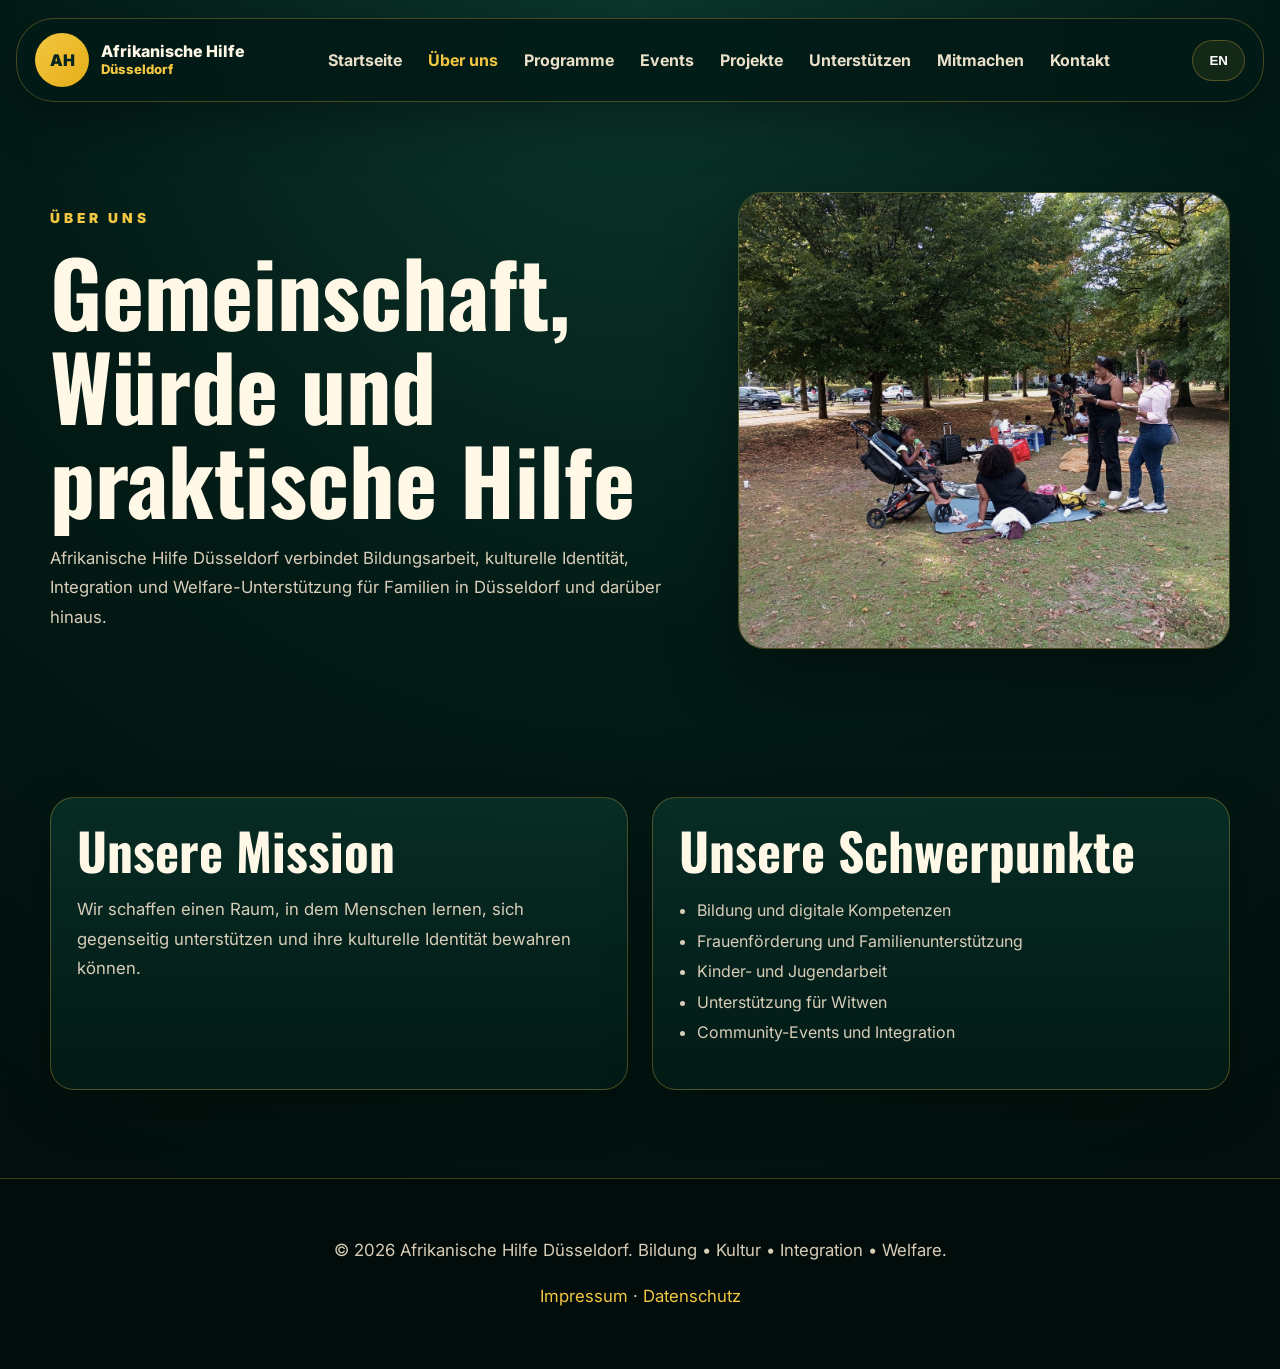
==== about.html @ 57301b28 "Convert website to multi page structure with welfare projects" ====
<!DOCTYPE html>
<html lang="de">
<head>
  <meta charset="UTF-8" />
  <meta name="viewport" content="width=device-width, initial-scale=1.0" />
  <meta name="description" content="Afrikanische Hilfe Düsseldorf unterstützt Frauen, Kinder, Jugendliche und Familien mit Bildung, Computerkursen, Kultur, Musik, Welfare-Projekten und Integration." />
  <meta name="keywords" content="Afrikanische Hilfe Düsseldorf, Integration Düsseldorf, Computerkurs Düsseldorf, Alphabetisierung, single mothers support, widows support, African community Düsseldorf" />
  <meta property="og:title" content="Über uns | Afrikanische Hilfe Düsseldorf" />
  <meta property="og:description" content="Afrikanische Hilfe Düsseldorf unterstützt Frauen, Kinder, Jugendliche und Familien mit Bildung, Computerkursen, Kultur, Musik, Welfare-Projekten und Integration." />
  <meta property="og:image" content="assets/images/programme-flyer.jpg" />
  <meta property="og:type" content="website" />
  <title>Über uns | Afrikanische Hilfe Düsseldorf</title>
  <link rel="preconnect" href="https://fonts.googleapis.com">
  <link rel="preconnect" href="https://fonts.gstatic.com" crossorigin>
  <link href="https://fonts.googleapis.com/css2?family=Inter:wght@400;500;600;700;800&family=Oswald:wght@500;600;700&display=swap" rel="stylesheet">
  <link rel="stylesheet" href="styles.css" />
</head>
<body>

<header class="site-header" id="siteHeader">
  <a class="brand" href="index.html" aria-label="Afrikanische Hilfe Düsseldorf home">
    <span class="brand-mark">AH</span>
    <span>Afrikanische Hilfe<br><small>Düsseldorf</small></span>
  </a>
  <button class="menu-toggle" id="menuToggle" type="button" aria-label="Open menu">☰</button>
  <nav class="nav" id="mainNav" aria-label="Main navigation">
    <a class="" href="index.html" data-de="Startseite" data-en="Home">Startseite</a>
    <a class="active" href="about.html" data-de="Über uns" data-en="About">Über uns</a>
    <a class="" href="programmes.html" data-de="Programme" data-en="Programmes">Programme</a>
    <a class="" href="events.html" data-de="Events" data-en="Events">Events</a>
    <a class="" href="projects.html" data-de="Projekte" data-en="Projects">Projekte</a>
    <a class="" href="support.html" data-de="Unterstützen" data-en="Support">Unterstützen</a>
    <a class="" href="volunteer.html" data-de="Mitmachen" data-en="Volunteer">Mitmachen</a>
    <a class="" href="contact.html" data-de="Kontakt" data-en="Contact">Kontakt</a>
  </nav>
  <button class="lang-toggle" id="langToggle" type="button">EN</button>
</header>

<main>
<section class="page-hero"><div class="container">
  <div><p class="eyebrow">Über uns</p><h1>Gemeinschaft, Würde und praktische Hilfe</h1><p>Afrikanische Hilfe Düsseldorf verbindet Bildungsarbeit, kulturelle Identität, Integration und Welfare-Unterstützung für Familien in Düsseldorf und darüber hinaus.</p></div>
  <img class="rounded-img" src="assets/images/community-picnic-1.jpg" alt="Community gathering">
</div></section>
<section class="section-pad"><div class="container grid two">
  <div class="glass-card"><h2>Unsere Mission</h2><p>Wir schaffen einen Raum, in dem Menschen lernen, sich gegenseitig unterstützen und ihre kulturelle Identität bewahren können.</p></div>
  <div class="glass-card"><h2>Unsere Schwerpunkte</h2><ul class="list"><li>Bildung und digitale Kompetenzen</li><li>Frauenförderung und Familienunterstützung</li><li>Kinder- und Jugendarbeit</li><li>Unterstützung für Witwen</li><li>Community-Events und Integration</li></ul></div>
</div></section>
</main>

<footer class="footer">
  <p>© 2026 Afrikanische Hilfe Düsseldorf. Bildung • Kultur • Integration • Welfare.</p>
  <p><a href="impressum.html">Impressum</a> · <a href="datenschutz.html">Datenschutz</a></p>
</footer>
<script src="scripts.js"></script>
</body>
</html>
---- styles.css ----
:root{
  --green-950:#031b16;
  --green-900:#06251f;
  --green-800:#0b382d;
  --gold:#f3c741;
  --gold-2:#d6a51f;
  --ivory:#fff8e7;
  --muted:#d7cdb8;
  --line:rgba(243,199,65,.28);
  --glass:rgba(4,31,26,.78);
  --shadow:0 24px 70px rgba(0,0,0,.38);
}
*{box-sizing:border-box}
html{scroll-behavior:smooth}
body{
  margin:0;
  font-family:Inter,system-ui,-apple-system,Segoe UI,Arial,sans-serif;
  background:radial-gradient(circle at top,#0b382d 0,#031b16 42%,#020c0a 100%);
  color:var(--ivory);
}
img,video{max-width:100%;display:block}
a{color:inherit;text-decoration:none}
.site-header{
  position:sticky;top:0;z-index:50;
  display:flex;align-items:center;justify-content:space-between;gap:24px;
  width:min(1320px,calc(100% - 32px));margin:18px auto 0;padding:14px 18px;
  background:rgba(3,27,22,.92);border:1px solid var(--line);border-radius:38px;
  backdrop-filter:blur(14px);box-shadow:0 16px 50px rgba(0,0,0,.35)
}
.brand{display:flex;align-items:center;gap:12px;font-weight:800;line-height:1.05}
.brand-mark{display:grid;place-items:center;min-width:54px;height:54px;border-radius:50%;background:linear-gradient(135deg,var(--gold),#e5ad17);color:#06251f;font-weight:900}
.brand small{color:var(--gold);font-size:.82em}
.nav{display:flex;align-items:center;gap:26px;font-weight:700;color:#eadfc8}
.nav a.active,.nav a:hover{color:var(--gold)}
.nav-cta{background:var(--gold);color:#06251f;padding:14px 20px;border-radius:28px;font-weight:900}
.lang-toggle{border:1px solid var(--line);background:rgba(243,199,65,.08);color:#fff;padding:12px 16px;border-radius:24px;font-weight:900}
.menu-toggle{display:none;background:var(--gold);border:0;border-radius:12px;padding:10px 12px;font-weight:900}

.hero{
  min-height:calc(100vh - 92px);position:relative;overflow:hidden;margin-top:-88px;padding:160px 32px 80px;
  display:grid;align-items:center;background:#031b16
}
.hero-bg{position:absolute;inset:0;width:100%;height:100%;object-fit:cover;opacity:.28;filter:saturate(.95)}
.hero:after{content:"";position:absolute;inset:0;background:linear-gradient(90deg,rgba(3,27,22,.92) 0%,rgba(3,27,22,.72) 44%,rgba(3,27,22,.2) 100%)}
.hero-inner{position:relative;z-index:1;width:min(1320px,100%);margin:auto;display:grid;grid-template-columns:1fr .92fr;gap:42px;align-items:center}
.eyebrow{letter-spacing:.28em;text-transform:uppercase;color:var(--gold);font-weight:900;font-size:.86rem}
h1,h2,h3{font-family:Oswald,Inter,sans-serif;margin:0 0 18px;line-height:1.05}
h1{font-size:clamp(3rem,7vw,6.8rem);max-width:780px}
h2{font-size:clamp(2rem,4vw,4rem)}
p{color:var(--muted);font-size:1.05rem;line-height:1.75}
.hero-text{font-size:clamp(1.1rem,2vw,1.55rem);max-width:720px}
.btn{display:inline-flex;align-items:center;justify-content:center;gap:8px;padding:16px 24px;border-radius:999px;font-weight:900;border:1px solid var(--line);margin:8px 10px 8px 0}
.btn.primary{background:linear-gradient(135deg,var(--gold),#e0a918);color:#06251f;border:none}
.btn.secondary{background:rgba(255,255,255,.05);color:#fff}
.flyer-landing{
  background:rgba(3,27,22,.7);border:1px solid var(--line);border-radius:22px;overflow:hidden;box-shadow:var(--shadow)
}
.flyer-landing img{width:100%;height:auto}
.section-pad{padding:88px 32px}
.container{width:min(1180px,100%);margin:auto}
.section-head{max-width:820px;margin:0 auto 42px;text-align:center}
.grid{display:grid;gap:24px}
.grid.two{grid-template-columns:repeat(2,1fr)}
.grid.three{grid-template-columns:repeat(3,1fr)}
.grid.four{grid-template-columns:repeat(4,1fr)}
.card,.glass-card,.event-card,.project-card,.bank-card,.qr-card{
  background:linear-gradient(180deg,rgba(8,48,39,.88),rgba(3,27,22,.88));border:1px solid var(--line);border-radius:24px;padding:26px;box-shadow:0 18px 50px rgba(0,0,0,.22)
}
.card .icon{font-size:2rem}
.impact-grid{display:grid;grid-template-columns:repeat(4,1fr);gap:16px}
.impact-grid div{padding:28px;text-align:center;background:rgba(3,27,22,.72);border:1px solid var(--line);border-radius:22px}
.impact-grid strong{display:block;color:var(--gold);font-size:2.6rem;font-family:Oswald}
.impact-grid span{color:var(--muted);font-weight:700}
.page-hero{padding:90px 32px 60px}
.page-hero .container{display:grid;grid-template-columns:1fr .75fr;gap:32px;align-items:center}
.rounded-img{border-radius:26px;border:1px solid var(--line);box-shadow:var(--shadow);height:100%;object-fit:cover}
.list{padding-left:18px;color:var(--muted);line-height:1.9}
.gallery-grid{display:grid;grid-template-columns:repeat(3,1fr);gap:18px}
.gallery-grid img{width:100%;height:260px;object-fit:cover;border-radius:20px;border:1px solid var(--line)}
.gallery-grid .wide{grid-column:span 2}
.support-box{display:grid;grid-template-columns:1.5fr .75fr;gap:24px;align-items:start}
.donation-tiers{display:flex;gap:10px;flex-wrap:wrap;margin:18px 0}
.donation-tiers span,.tag{display:inline-block;padding:10px 14px;border-radius:999px;background:rgba(243,199,65,.12);border:1px solid var(--line);color:var(--gold);font-weight:800}
.contact-form{display:grid;gap:14px;max-width:760px;margin:auto}
input,select,textarea{
  width:100%;padding:16px;border-radius:14px;border:1px solid var(--line);background:rgba(255,255,255,.06);color:#fff;font:inherit
}
option{color:#111}
.footer{padding:40px 24px;text-align:center;border-top:1px solid var(--line);background:#020c0a}
.footer a{color:var(--gold)}
@media(max-width:900px){
  .menu-toggle{display:block}
  .nav{display:none;position:absolute;left:16px;right:16px;top:88px;flex-direction:column;background:#031b16;border:1px solid var(--line);border-radius:20px;padding:22px}
  .nav.open{display:flex}
  .hero{margin-top:-96px;padding-top:150px}
  .hero-inner,.page-hero .container,.grid.two,.grid.three,.grid.four,.support-box{grid-template-columns:1fr}
  .impact-grid{grid-template-columns:repeat(2,1fr)}
  .gallery-grid{grid-template-columns:1fr}
  .gallery-grid .wide{grid-column:auto}
  .site-header{width:calc(100% - 20px)}
  h1{font-size:3rem}
}
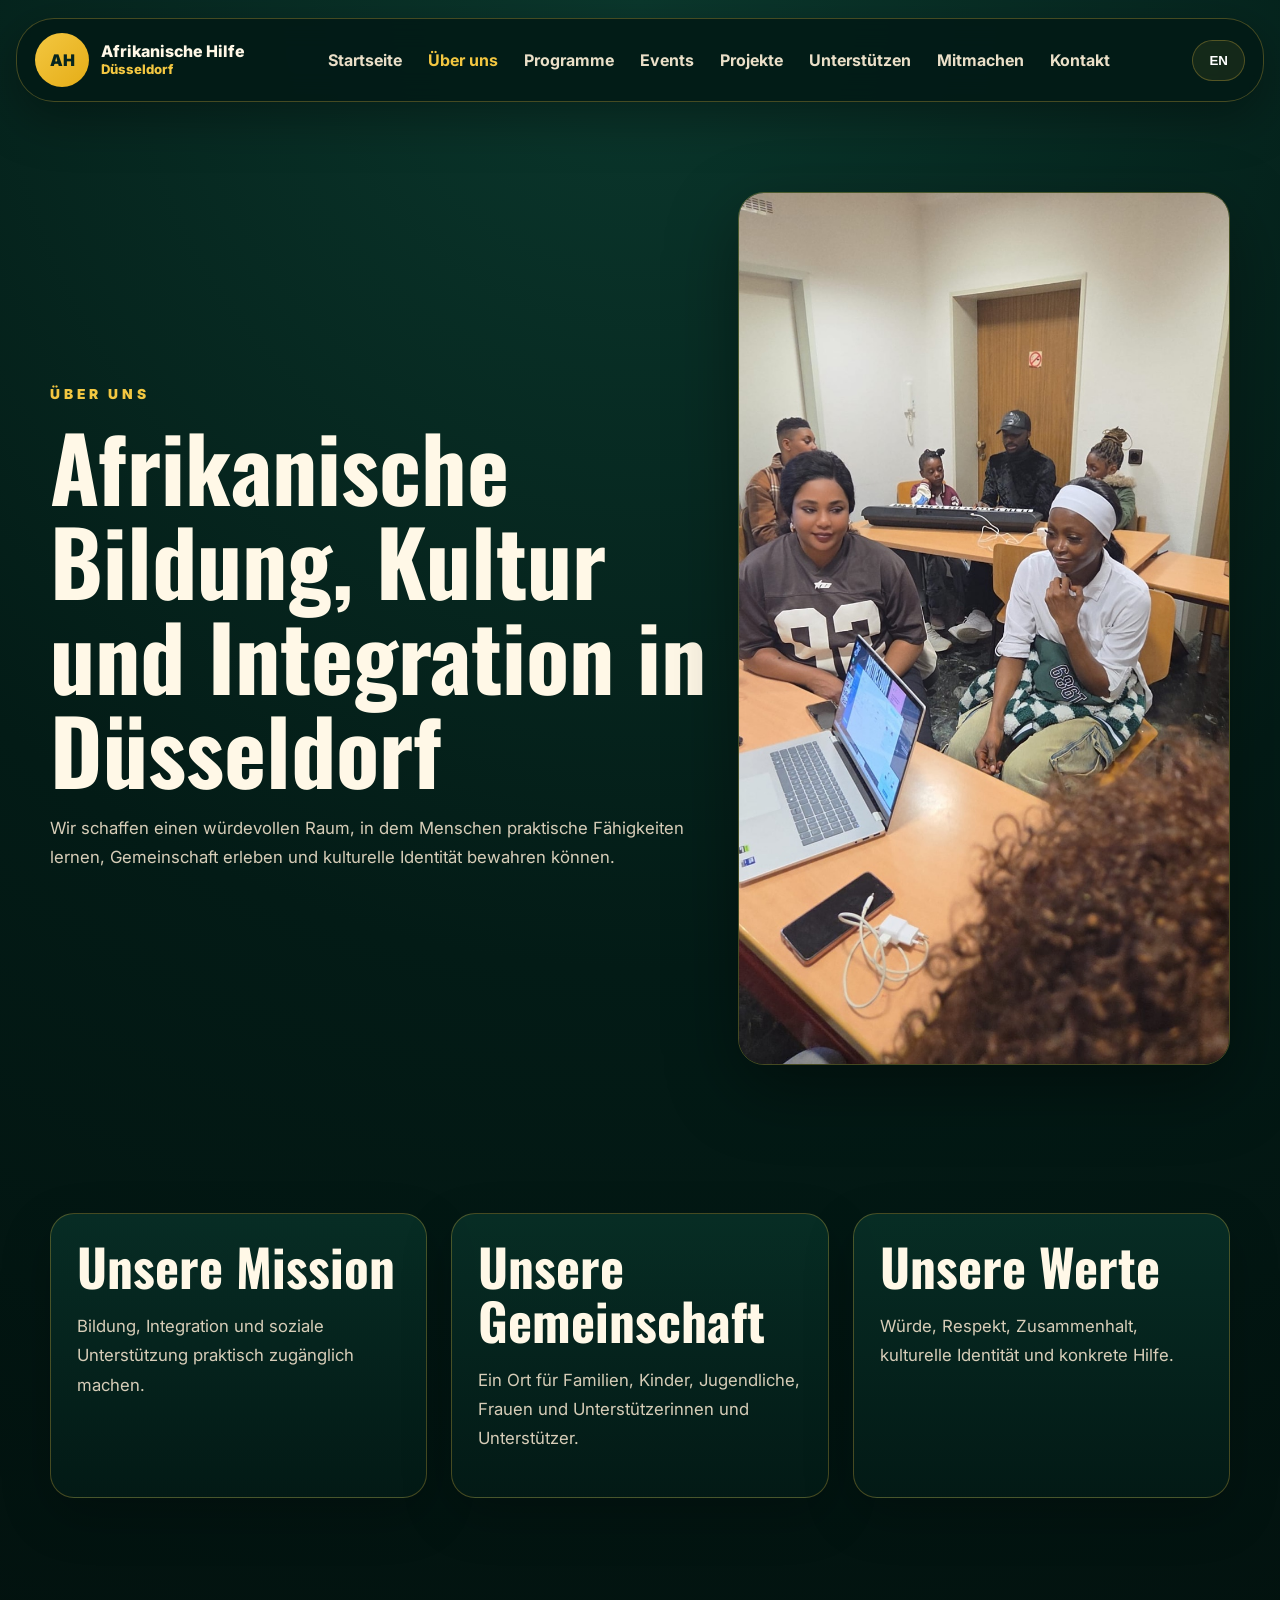
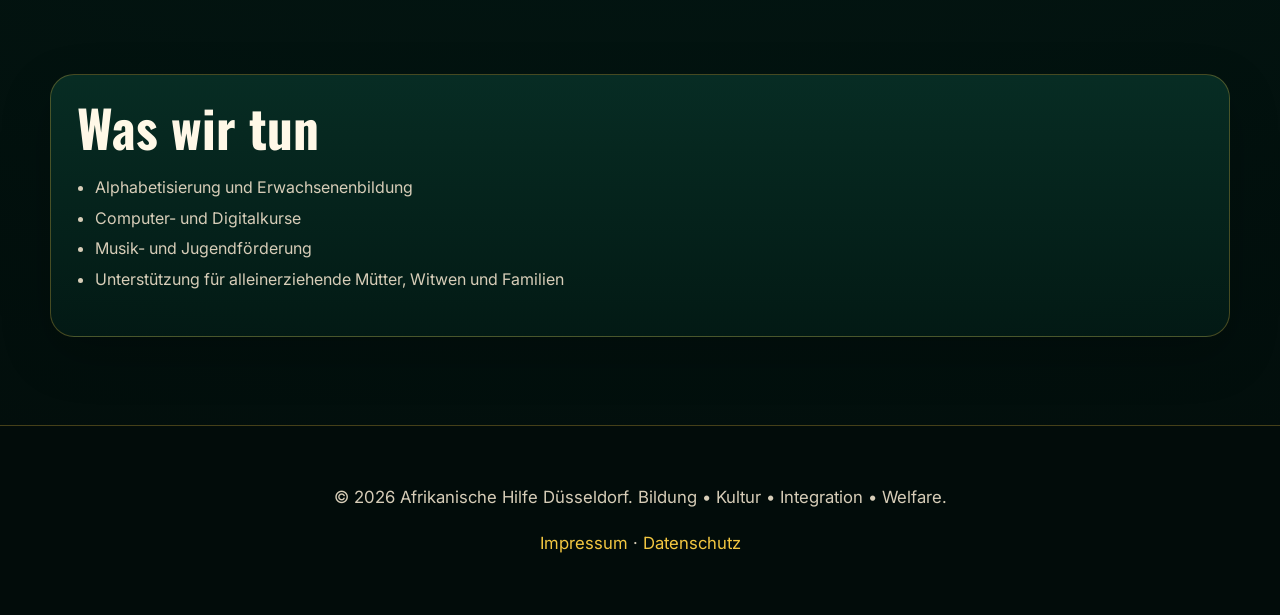
==== commit 4bf508ff: "Upgrade to multilingual multi-page website" ====
--- a/about.html
+++ b/about.html
@@ -16,7 +16,6 @@
   <link rel="stylesheet" href="styles.css" />
 </head>
 <body>
-
 <header class="site-header" id="siteHeader">
   <a class="brand" href="index.html" aria-label="Afrikanische Hilfe Düsseldorf home">
     <span class="brand-mark">AH</span>
@@ -24,32 +23,58 @@
   </a>
   <button class="menu-toggle" id="menuToggle" type="button" aria-label="Open menu">☰</button>
   <nav class="nav" id="mainNav" aria-label="Main navigation">
-    <a class="" href="index.html" data-de="Startseite" data-en="Home">Startseite</a>
-    <a class="active" href="about.html" data-de="Über uns" data-en="About">Über uns</a>
-    <a class="" href="programmes.html" data-de="Programme" data-en="Programmes">Programme</a>
-    <a class="" href="events.html" data-de="Events" data-en="Events">Events</a>
-    <a class="" href="projects.html" data-de="Projekte" data-en="Projects">Projekte</a>
-    <a class="" href="support.html" data-de="Unterstützen" data-en="Support">Unterstützen</a>
-    <a class="" href="volunteer.html" data-de="Mitmachen" data-en="Volunteer">Mitmachen</a>
-    <a class="" href="contact.html" data-de="Kontakt" data-en="Contact">Kontakt</a>
+      <a href="index.html" data-de="Startseite" data-en="Home">Startseite</a>
+      <a class="active" href="about.html" data-de="Über uns" data-en="About">Über uns</a>
+      <a href="programmes.html" data-de="Programme" data-en="Programmes">Programme</a>
+      <a href="events.html" data-de="Events" data-en="Events">Events</a>
+      <a href="projects.html" data-de="Projekte" data-en="Projects">Projekte</a>
+      <a href="support.html" data-de="Unterstützen" data-en="Support">Unterstützen</a>
+      <a href="volunteer.html" data-de="Mitmachen" data-en="Volunteer">Mitmachen</a>
+      <a href="contact.html" data-de="Kontakt" data-en="Contact">Kontakt</a>
   </nav>
   <button class="lang-toggle" id="langToggle" type="button">EN</button>
 </header>
+<main>
 
-<main>
-<section class="page-hero"><div class="container">
-  <div><p class="eyebrow">Über uns</p><h1>Gemeinschaft, Würde und praktische Hilfe</h1><p>Afrikanische Hilfe Düsseldorf verbindet Bildungsarbeit, kulturelle Identität, Integration und Welfare-Unterstützung für Familien in Düsseldorf und darüber hinaus.</p></div>
-  <img class="rounded-img" src="assets/images/community-picnic-1.jpg" alt="Community gathering">
-</div></section>
-<section class="section-pad"><div class="container grid two">
-  <div class="glass-card"><h2>Unsere Mission</h2><p>Wir schaffen einen Raum, in dem Menschen lernen, sich gegenseitig unterstützen und ihre kulturelle Identität bewahren können.</p></div>
-  <div class="glass-card"><h2>Unsere Schwerpunkte</h2><ul class="list"><li>Bildung und digitale Kompetenzen</li><li>Frauenförderung und Familienunterstützung</li><li>Kinder- und Jugendarbeit</li><li>Unterstützung für Witwen</li><li>Community-Events und Integration</li></ul></div>
-</div></section>
+<section class="page-hero">
+  <div class="container">
+    <div>
+      <p class="eyebrow" data-de="Über uns" data-en="About us">Über uns</p>
+      <h1 data-de="Afrikanische Bildung, Kultur und Integration in Düsseldorf" data-en="African education, culture and integration in Düsseldorf">Afrikanische Bildung, Kultur und Integration in Düsseldorf</h1>
+      <p data-de="Wir schaffen einen würdevollen Raum, in dem Menschen praktische Fähigkeiten lernen, Gemeinschaft erleben und kulturelle Identität bewahren können." data-en="We create a dignified space where people can learn practical skills, experience community and preserve cultural identity.">Wir schaffen einen würdevollen Raum, in dem Menschen praktische Fähigkeiten lernen, Gemeinschaft erleben und kulturelle Identität bewahren können.</p>
+    </div>
+    <img class="rounded-img" src="assets/images/classroom-activity.jpg" alt="Community learning session in Düsseldorf">
+  </div>
+</section>
+<section class="section-pad">
+  <div class="container grid three">
+    <div class="glass-card"><h2 data-de="Unsere Mission" data-en="Our mission">Unsere Mission</h2><p data-de="Bildung, Integration und soziale Unterstützung praktisch zugänglich machen." data-en="Making education, integration and social support practically accessible.">Bildung, Integration und soziale Unterstützung praktisch zugänglich machen.</p></div>
+    <div class="glass-card"><h2 data-de="Unsere Gemeinschaft" data-en="Our community">Unsere Gemeinschaft</h2><p data-de="Ein Ort für Familien, Kinder, Jugendliche, Frauen und Unterstützerinnen und Unterstützer." data-en="A place for families, children, young people, women and supporters.">Ein Ort für Familien, Kinder, Jugendliche, Frauen und Unterstützerinnen und Unterstützer.</p></div>
+    <div class="glass-card"><h2 data-de="Unsere Werte" data-en="Our values">Unsere Werte</h2><p data-de="Würde, Respekt, Zusammenhalt, kulturelle Identität und konkrete Hilfe." data-en="Dignity, respect, togetherness, cultural identity and practical help.">Würde, Respekt, Zusammenhalt, kulturelle Identität und konkrete Hilfe.</p></div>
+  </div>
+</section>
+<section class="section-pad">
+  <div class="container glass-card">
+    <h2 data-de="Was wir tun" data-en="What we do">Was wir tun</h2>
+    <ul class="list">
+      <li data-de="Alphabetisierung und Erwachsenenbildung" data-en="Literacy and adult education">Alphabetisierung und Erwachsenenbildung</li>
+      <li data-de="Computer- und Digitalkurse" data-en="Computer and digital skills courses">Computer- und Digitalkurse</li>
+      <li data-de="Musik- und Jugendförderung" data-en="Music and youth development">Musik- und Jugendförderung</li>
+      <li data-de="Unterstützung für alleinerziehende Mütter, Witwen und Familien" data-en="Support for single mothers, widows and families">Unterstützung für alleinerziehende Mütter, Witwen und Familien</li>
+    </ul>
+  </div>
+</section>
+
 </main>
-
 <footer class="footer">
-  <p>© 2026 Afrikanische Hilfe Düsseldorf. Bildung • Kultur • Integration • Welfare.</p>
-  <p><a href="impressum.html">Impressum</a> · <a href="datenschutz.html">Datenschutz</a></p>
+  <p data-de="© 2026 Afrikanische Hilfe Düsseldorf. Bildung • Kultur • Integration • Welfare." data-en="© 2026 Afrikanische Hilfe Düsseldorf. Education • Culture • Integration • Welfare.">
+    © 2026 Afrikanische Hilfe Düsseldorf. Bildung • Kultur • Integration • Welfare.
+  </p>
+  <p>
+    <a href="impressum.html" data-de="Impressum" data-en="Legal Notice">Impressum</a>
+    ·
+    <a href="datenschutz.html" data-de="Datenschutz" data-en="Privacy Policy">Datenschutz</a>
+  </p>
 </footer>
 <script src="scripts.js"></script>
 </body>
--- a/styles.css
+++ b/styles.css
@@ -12,7 +12,7 @@
   --shadow:0 24px 70px rgba(0,0,0,.38);
 }
 *{box-sizing:border-box}
-html{scroll-behavior:smooth}
+html{scroll-behavior:auto}
 body{
   margin:0;
   font-family:Inter,system-ui,-apple-system,Segoe UI,Arial,sans-serif;
@@ -101,3 +101,116 @@
   .site-header{width:calc(100% - 20px)}
   h1{font-size:3rem}
 }
+
+
+
+/* START: Projects impact upgrade */
+.projects-impact {
+  background:
+    radial-gradient(circle at top left, rgba(212, 160, 23, 0.15), transparent 35%),
+    linear-gradient(135deg, #031b16 0%, #07120f 100%);
+}
+
+.project-highlight-grid {
+  display: grid;
+  grid-template-columns: repeat(4, minmax(0, 1fr));
+  gap: 22px;
+  margin-top: 38px;
+}
+
+.project-highlight-card {
+  background: rgba(5, 38, 30, 0.82);
+  border: 1px solid rgba(212, 160, 23, 0.28);
+  border-radius: 24px;
+  padding: 28px;
+  box-shadow: 0 24px 70px rgba(0, 0, 0, 0.28);
+}
+
+.project-highlight-card .project-icon {
+  display: inline-flex;
+  width: 54px;
+  height: 54px;
+  align-items: center;
+  justify-content: center;
+  border-radius: 50%;
+  background: rgba(212, 160, 23, 0.16);
+  border: 1px solid rgba(212, 160, 23, 0.36);
+  font-size: 26px;
+  margin-bottom: 18px;
+}
+
+.project-highlight-card h3 {
+  color: #f5f1e8;
+  margin-bottom: 12px;
+}
+
+.project-highlight-card p {
+  color: rgba(245, 241, 232, 0.78);
+  line-height: 1.75;
+}
+
+.welfare-gallery {
+  background: #061410;
+}
+
+.welfare-photo-grid {
+  display: grid;
+  grid-template-columns: repeat(3, minmax(0, 1fr));
+  gap: 22px;
+  margin-top: 38px;
+}
+
+.welfare-photo-grid figure {
+  margin: 0;
+  overflow: hidden;
+  border-radius: 24px;
+  background: rgba(5, 38, 30, 0.84);
+  border: 1px solid rgba(212, 160, 23, 0.22);
+  box-shadow: 0 24px 70px rgba(0, 0, 0, 0.25);
+}
+
+.welfare-photo-grid img {
+  width: 100%;
+  height: 320px;
+  object-fit: cover;
+  display: block;
+  filter: saturate(1.02) contrast(1.02);
+}
+
+.welfare-photo-grid figcaption {
+  padding: 16px 18px 20px;
+  color: rgba(245, 241, 232, 0.82);
+  font-size: 0.95rem;
+  line-height: 1.55;
+}
+
+@media (max-width: 980px) {
+  .project-highlight-grid,
+  .welfare-photo-grid {
+    grid-template-columns: repeat(2, minmax(0, 1fr));
+  }
+}
+
+@media (max-width: 640px) {
+  .project-highlight-grid,
+  .welfare-photo-grid {
+    grid-template-columns: 1fr;
+  }
+
+  .welfare-photo-grid img {
+    height: 260px;
+  }
+}
+/* END: Projects impact upgrade */
+
+
+/* Multi-page upgrade refinements */
+.hero .flyer-landing img { max-height: 72vh; object-fit: contain; background: #031b16; }
+.glass-card .icon { font-size: 2rem; display: inline-block; margin-bottom: 14px; }
+.contact-form.glass-card { max-width: 100%; margin: 0; }
+.project-highlight-card a, .welfare-photo-grid a { display: block; color: inherit; }
+.project-highlight-card:hover, .welfare-photo-grid figure:hover, .glass-card:hover { transform: translateY(-3px); transition: transform .2s ease, border-color .2s ease; border-color: rgba(243,199,65,.45); }
+input::placeholder, textarea::placeholder { color: rgba(255,248,231,.64); }
+@media(max-width:900px){
+  .hero .flyer-landing img { max-height: none; }
+}
